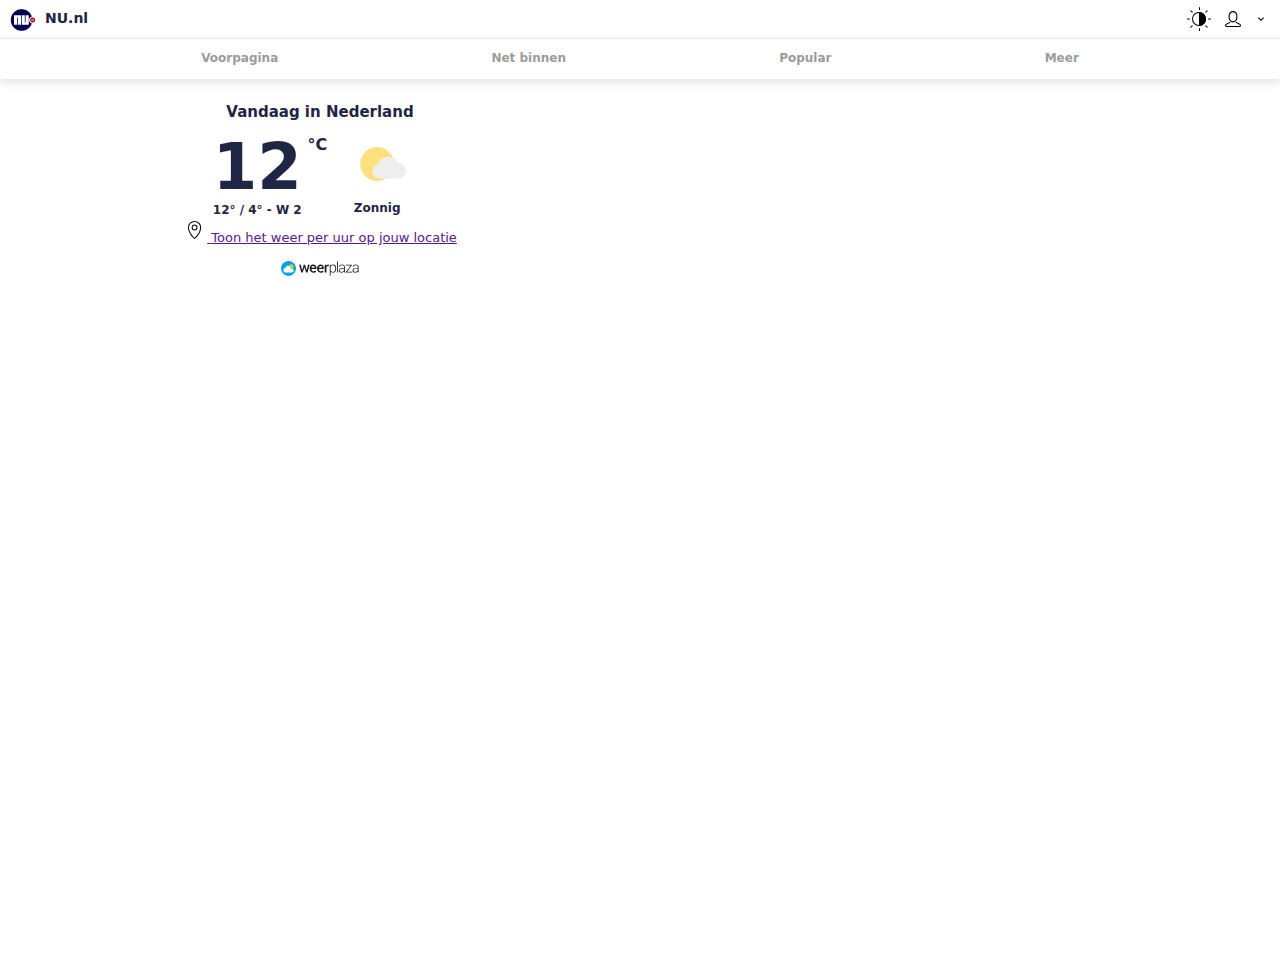
==== weather.html @ 83ffa932 "Commit 2.0" ====
<!doctype html>
<html lang="nl">

<head>
	<meta charset="UTF-8">
	<meta name="author" content="Jort Broekhof">
	<meta name="viewport" content="width=device-width, initial-scale=1">

	<title>Weer | Nu.nl - Het laatste nieuws het eerste op NU.nl</title>
    <link rel="icon" href="images/nu-logo.png">
	<link href="styles/style.css" rel="stylesheet">
</head>

<body>
	<nav>
		<header>
			<div id="logo">
				<img src="images/nu_logo.svg" alt="nu.nl logo">
				<a href="/">NU.nl</a>
			</div>
			<div id="toolbar">
				<img src="images/nu-theme.svg" alt="theme icon">
				<img src="images/nu-profile.svg" alt="profile icon">
				<img src="images/nu-arrow-down.svg" alt="arrow down">
			</div>
		</header>

		<ul class="nav-bar">
			<li><a href="/">Voorpagina</a></li>
			<li><a href="/">Net binnen</a></li>
			<li><a href="/">Popular</a></li>
			<li><a href="/">Meer</a></li>
		</ul>

	</nav>

	<main>
		<h1 id="weather-title">Vandaag in Nederland</h1>
		<section class="weather-container">
			<div id="weather-header">
				<div id="weather-temp">
					<span id="temperature">12</span>
					<span id="celcius">°C</span>
				</div>

				<span id="weather-range"> 12° / 4° - W 2 </span>
			</div>
			<div id="precipitation">
				<img src="images/nu-cloudsun.svg" alt="Zon met wolk">
				<span id="prediction">Zonnig</span>
			</div>
		</section>
		<section id="location-link">
			<a href="">
				<img src="images/nu-marker.svg" alt="location icon">
				<span>Toon het weer per uur op jouw locatie</span>
			</a>
		</section>

		<section id="plaza">
			<a  href="/">
				<img src="images/nu-plaza.svg" alt="weerplaza">
			</a>
		</section>

		
	</main>


	<script src="scripts/script.js"></script>
</body>

</html>
---- styles/style.css ----
html {
	--common-font: -apple-system, system-ui, BlinkMacSystemFont, "Segoe UI", Roboto, "Helvetica Neue", Arial, sans-serif;
	font-family: var(--common-font);

}

@media (min-width: 750px) {
	main {
		width: 50%;
	}


}

*,
*::after,
*::before {
	box-sizing: border-box;
	margin: 0;
	padding: 0;
}

main {
	padding: 10px;
	height: 100vh;
}

h1,
h2,
h3 {
	color: rgb(31, 37, 68);
}

li {
	text-decoration: none;
}

nav header {
	display: flex;
	border-bottom: 1px solid #eee;
	justify-content: space-between;
}

nav header img {
	width: 1.625em;
	height: 100%;
	margin: 0.45em 0.5em 0.3em 0.6em;
}

nav header a {
	font-size: 14px;
	text-decoration: none;
	color: rgb(31, 37, 68);
	font-weight: 700;
	padding-top: 0.7em;
	padding-left: 0.1em;
}

#logo {
	height: 100%;
	display: flex;
}

#toolbar {
	margin-right: 0.8em;
}

#toolbar img {
	margin: 0 0 0 5px;
	width: 24px;
}

#toolbar img:nth-of-type(3) {
	width: 12px;
}

nav section img {
	width: 1.5em;
}

nav section {
	width: 95%;
	margin: 1.5em auto 0 auto;
}

nav section ul {
	list-style-type: none;
	margin: 0;
	padding: 0;
	display: flex;
	justify-content: space-around;
}

nav section ul li a {
	display: flex;
	flex-direction: column;
	align-items: center;
	width: 100%;
	font-size: .85em;
	white-space: nowrap;
	padding: .2em 0;
	text-decoration: none;
	color: #1f2544;
}

nav section ul li a p {
	margin: 0.5em 0 0 0;
}

ul.nav-bar {
	list-style-type: none;
	margin: 0;
	padding: 0;
	display: flex;
	justify-content: space-evenly;
	padding-top: 0.5em;
}

ul.nav-bar li {
	text-decoration: none;

}

nav nav {
	text-align-last: center;
}

nav ul.nav-bar {
	box-shadow: 0 3px 10px 0 rgba(0, 0, 0, .12);
	height: 40px;
}

ul.nav-bar a {
	font-size: 0.75em;
	font-family: var(--common-font);
	font-weight: 700;
	color: #9b9b9b;
	text-decoration: none;
	padding: 7px 12px;

}

#header-article {
	margin-bottom: 1em;
}

#header-article img {
	max-width: 100%;
	border-radius: 0.5em;
}

#header-article figure {
	position: relative;
	width: 100%;
}

#header-article figcaption {
	position: absolute;
	left: 1.3em;
	top: 8em;
	font-size: 17px;
	color: white;
	text-decoration: none;
	font-weight: 700;
}

.list-item {
	margin: 0 0 1em 0;
}

.list-item img {
	width: 7em;
	border-radius: 0.5em;
}

.list-item figure {
	display: flex;
}

.list-item figcaption {
	margin: 1.1em;
	line-height: 1.4em;
}

.list-item a {
	text-decoration: none;
	color: #1f2544;
	font-size: 13px;
}

.more-link {
	width: 100%;
	text-align: center;

}

.more-link a {
	font-size: 0.8em;
	color: #1f2544;
	text-decoration: none;
}

.block-title {
	margin-top: 1em;
	font-weight: bold;
	color: white;
	background-color: #1f2544;
	padding: 7px 5px 7px 12px;
	border-radius: 8px 18px 18px 8px;
	margin-bottom: 1em;
	width: 75%;
}

#election-title {
	width: 75%;
}

#vid-title {
	width: 50%;
}

/* weather page  */

#weather-title {
	display: block;
    padding: 14px 20px;
    font-size: 15px;
    font-weight: 700;
    text-align: center;
}

.weather-container {
	display: flex;
    flex-direction: row;
	justify-content: center;
	color: #1f2544;
	font-weight: 700;
}

.weather-container img {
	width: 58px;
	margin-left: 9px;
}
.weather-header {
	display: flex;
	flex-direction: row;
    justify-content: center;
	text-align: center;
}

#weather-range {
	font-size: 12px;
	font-weight: 700;
}

#temperature {
	font-size: 64px;
	font-weight: 700;
	line-height: 1;
}

#celcius {
	font-size: 16px;
	vertical-align: top;
	font-weight: 700;
}

#precipitation {
	max-width: 100px;
	text-align: center;
}

#prediction {
	font-size: 12px;
}

#plaza {
	display: flex;
	justify-content: center;
}

#plaza img {
	width: 78px;
	margin: 16px auto 0;
}

#location-link {
	font-size: 13px;
	display: flex;
    justify-content: center;
}


#location-link img {
	width: 24px;
	height: 24px;
}
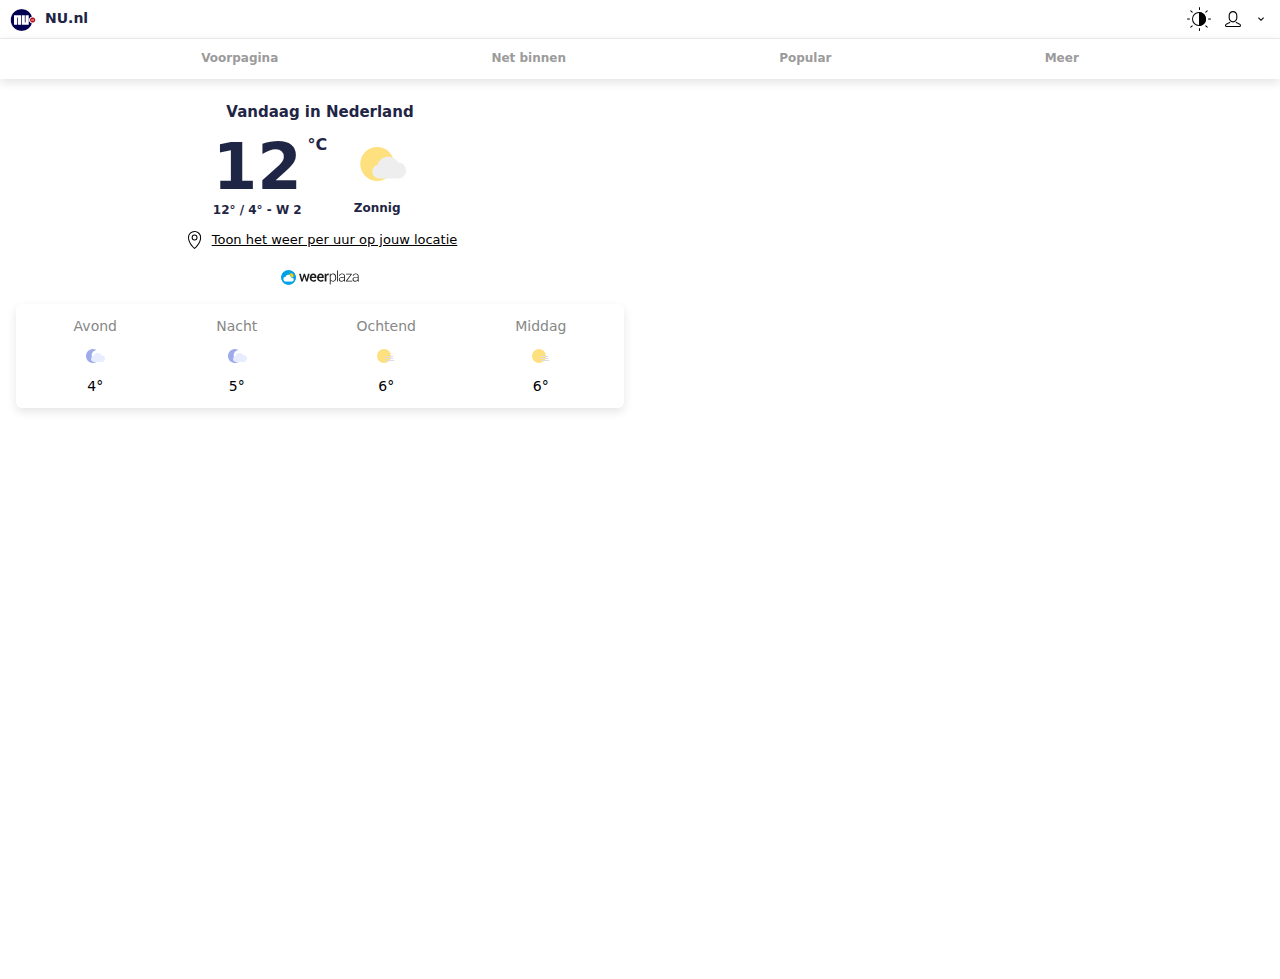
==== commit a13cab63: "Commit final" ====
--- a/weather.html
+++ b/weather.html
@@ -51,16 +51,37 @@
 			</div>
 		</section>
 		<section id="location-link">
-			<a href="">
-				<img src="images/nu-marker.svg" alt="location icon">
-				<span>Toon het weer per uur op jouw locatie</span>
+			<img src="images/nu-marker.svg" alt="location icon">
+			<span>Toon het weer per uur op jouw locatie</span>
+		</section>
+
+		<section id="plaza">
+			<a href="/">
+				<img src="images/nu-plaza.svg" alt="weerplaza">
 			</a>
 		</section>
 
-		<section id="plaza">
-			<a  href="/">
-				<img src="images/nu-plaza.svg" alt="weerplaza">
-			</a>
+		<section id="weather-card">
+			<section id="evening">
+				<span>Avond</span>
+				<img src="images/nu-halfmoon.svg" alt="halfmoon">
+				<span>4°</span>
+			</section>
+			<section id="night">
+				<span>Nacht</span>
+				<img src="images/nu-halfmoon.svg" alt="halfmoon">
+				<span>5°</span>
+			</section>
+			<section id="morning">
+				<span>Ochtend</span>
+				<img src="images/nu-suncloud.svg" alt="cloudy">
+				<span>6°</span>
+			</section>
+			<section id="afternoon">
+				<span>Middag</span>
+				<img src="images/nu-suncloud.svg" alt="cloudy">
+				<span>6°</span>
+			</section>
 		</section>
 
 		
--- a/styles/style.css
+++ b/styles/style.css
@@ -277,25 +277,64 @@
 #plaza {
 	display: flex;
 	justify-content: center;
+	padding-bottom: 15px;
 }
 
 #plaza img {
 	width: 78px;
-	margin: 16px auto 0;
+	margin: 18px auto 0;
 }
 
 #location-link {
 	font-size: 13px;
 	display: flex;
-    justify-content: center;
-}
-
+	justify-content: center;
+	align-items: center;
+	padding-top: 10px;
+}
 
 #location-link img {
 	width: 24px;
 	height: 24px;
 }
 
-
-
-
+#location-link span {
+	text-decoration: underline;
+	padding-left: 5px;
+}
+
+#weather-card {
+	display: flex;
+	justify-content: center;
+	padding: 14px 8px;
+    margin: 0 6px 16px;
+    border-radius: 6px;
+    box-shadow: 0 4px 10px 0 rgba(0,0,0,.1);
+}
+
+#weather-card img {
+	width: 24px;
+	height: 24px;
+	margin: 0 auto;
+	margin-bottom: 10px;
+}
+
+#weather-card section {
+	display: flex;
+	flex-direction: column;
+	flex-grow: 1;
+	text-align: center;
+}
+
+#weather-card section span:first-of-type {
+	color: #878787;
+	margin-bottom: 10px;
+}
+
+#weather-card section span {
+ 	font-size: 14px;
+}
+
+
+
+
